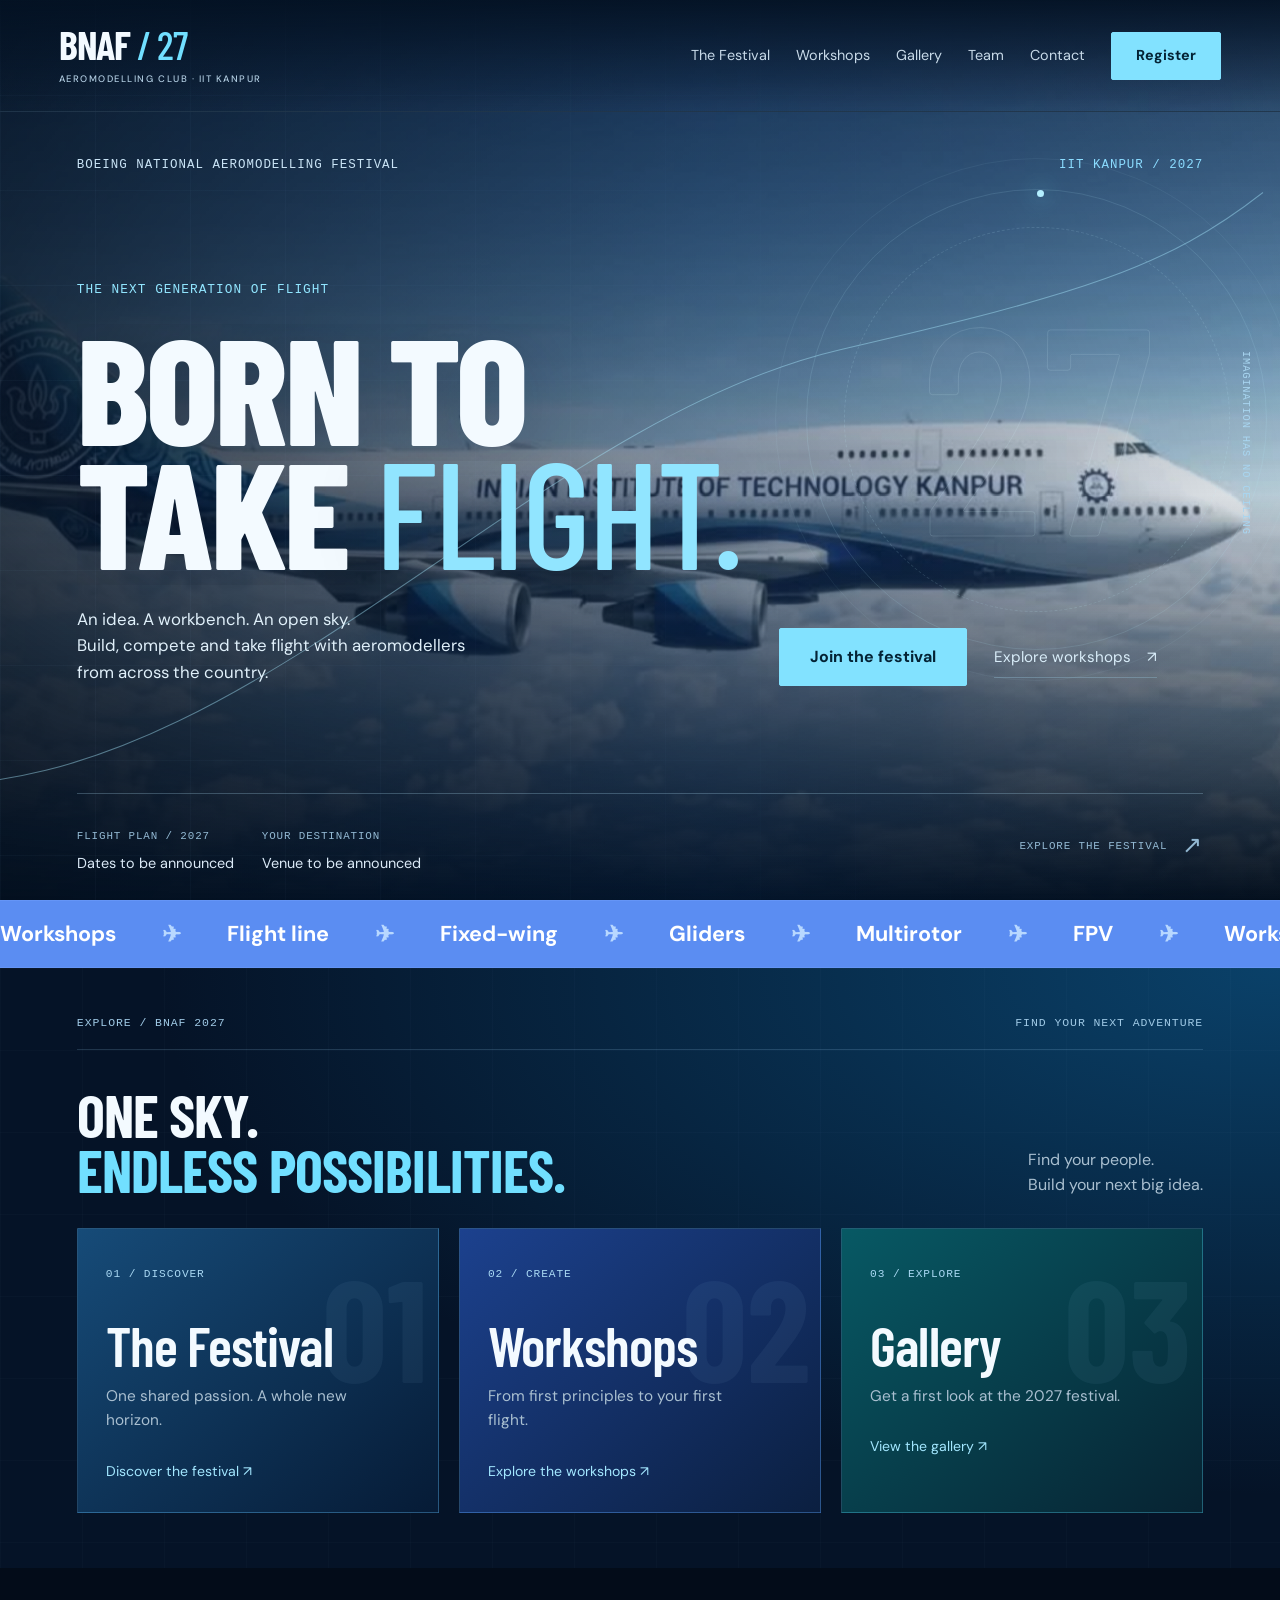
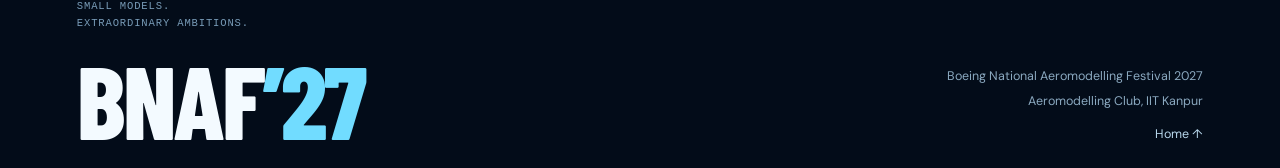
==== BNAF-2027-Website_6/bnaf-2027/index.html @ f2971641 "Merge pull request #1 from pratikb24/main Add files via upload" ====
<!doctype html>
<html lang="en">
<head>
<meta charset="UTF-8"><meta name="viewport" content="width=device-width, initial-scale=1">
<meta name="theme-color" content="#041328"><meta name="description" content="Build, fly and explore at the Boeing National Aeromodelling Festival 2027, organised by the Aeromodelling Club, IIT Kanpur.">
<title>Home | Boeing National Aeromodelling Festival 2027</title>
<link rel="icon" href="assets/favicon.svg" type="image/svg+xml">
<link rel="preconnect" href="https://fonts.googleapis.com"><link rel="preconnect" href="https://fonts.gstatic.com" crossorigin><link rel="stylesheet" href="styles.css"><script src="config.js" defer></script><script src="script.js" defer></script>
</head>
<body class="theme-home">
<a class="skip-link" href="#main">Skip to content</a>
<div class="scroll-progress" aria-hidden="true"></div><div class="ambient-light" aria-hidden="true"></div>
<header class="header">
<a class="brand" href="index.html" aria-label="BNAF 2027 home"><span>BNAF<span class="brand-year"> / 27</span><small>AEROMODELLING CLUB · IIT KANPUR</small></span></a>
<button class="menu-toggle" aria-expanded="false" aria-controls="navigation">Explore <span class="menu-bars" aria-hidden="true"></span></button>
<nav id="navigation" aria-label="Main navigation"><a href="festival.html">The Festival</a><a href="workshops.html">Workshops</a><a href="gallery.html">Gallery</a><a href="team.html">Team</a><a href="contact.html">Contact</a><a class="button small" href="register.html">Register</a></nav>
</header>
<div class="departure-intro" id="departure-intro" hidden aria-hidden="true"><span class="mono">BNAF / 2027</span><strong>CLEAR FOR<br><em>TAKEOFF.</em></strong><div class="intro-meter"></div><button id="skip-intro" type="button">Skip intro</button></div><main id="main"><section class="hero" id="home" aria-labelledby="hero-title">
<div class="hero-media"><video id="hero-video" muted playsinline loop preload="metadata" poster="assets/hero-poster.jpg" aria-hidden="true" tabindex="-1"><source src="assets/festival-film.mp4" type="video/mp4"></video></div>
<div class="hero-shade"></div><div class="hero-grid" aria-hidden="true"></div><div class="flight-orbit" aria-hidden="true"><i></i><b>27</b></div><svg class="flight-trace" viewBox="0 0 1400 850" preserveAspectRatio="none" aria-hidden="true"><path d="M-100 740 C260 760 570 400 920 330 S1320 240 1500 90"/></svg>
<div class="hero-top mono"><span>BOEING NATIONAL AEROMODELLING FESTIVAL</span><span>IIT KANPUR / 2027</span></div>
<div class="hero-content"><p class="eyebrow">THE NEXT GENERATION OF FLIGHT</p><h1 id="hero-title"><span class="title-line"><span>BORN TO</span></span><span class="title-line"><span>TAKE <em>FLIGHT.</em></span></span></h1><div class="hero-lower"><p class="hero-copy">An idea. A workbench. An open sky.<br>Build, compete and take flight with aeromodellers from across the country.</p><div class="actions"><a class="button" href="register.html">Join the festival</a><a class="text-link" href="workshops.html">Explore workshops <span aria-hidden="true">↗</span></a></div></div></div>
<div class="hero-side mono" aria-hidden="true">IMAGINATION HAS NO CEILING</div>
<div class="hero-bottom"><div><span class="mono">FLIGHT PLAN / 2027</span><p data-text="dates">Dates to be announced</p></div><div><span class="mono">YOUR DESTINATION</span><p data-text="venue">Venue to be announced</p></div><a class="scroll-link mono" href="festival.html">EXPLORE THE FESTIVAL <span aria-hidden="true">↗</span></a></div>
</section><div class="ticker" aria-label="Workshops, Flight line, Fixed-wing, Gliders, Multirotor, FPV"><div class="ticker-track" aria-hidden="true"><div class="ticker-group"><span class="ticker-item">Workshops<span class="ticker-plane" aria-hidden="true">✈</span></span><span class="ticker-item">Flight line<span class="ticker-plane" aria-hidden="true">✈</span></span><span class="ticker-item">Fixed-wing<span class="ticker-plane" aria-hidden="true">✈</span></span><span class="ticker-item">Gliders<span class="ticker-plane" aria-hidden="true">✈</span></span><span class="ticker-item">Multirotor<span class="ticker-plane" aria-hidden="true">✈</span></span><span class="ticker-item">FPV<span class="ticker-plane" aria-hidden="true">✈</span></span><span class="ticker-item">Workshops<span class="ticker-plane" aria-hidden="true">✈</span></span><span class="ticker-item">Flight line<span class="ticker-plane" aria-hidden="true">✈</span></span><span class="ticker-item">Fixed-wing<span class="ticker-plane" aria-hidden="true">✈</span></span><span class="ticker-item">Gliders<span class="ticker-plane" aria-hidden="true">✈</span></span><span class="ticker-item">Multirotor<span class="ticker-plane" aria-hidden="true">✈</span></span><span class="ticker-item">FPV<span class="ticker-plane" aria-hidden="true">✈</span></span></div><div class="ticker-group"><span class="ticker-item">Workshops<span class="ticker-plane" aria-hidden="true">✈</span></span><span class="ticker-item">Flight line<span class="ticker-plane" aria-hidden="true">✈</span></span><span class="ticker-item">Fixed-wing<span class="ticker-plane" aria-hidden="true">✈</span></span><span class="ticker-item">Gliders<span class="ticker-plane" aria-hidden="true">✈</span></span><span class="ticker-item">Multirotor<span class="ticker-plane" aria-hidden="true">✈</span></span><span class="ticker-item">FPV<span class="ticker-plane" aria-hidden="true">✈</span></span><span class="ticker-item">Workshops<span class="ticker-plane" aria-hidden="true">✈</span></span><span class="ticker-item">Flight line<span class="ticker-plane" aria-hidden="true">✈</span></span><span class="ticker-item">Fixed-wing<span class="ticker-plane" aria-hidden="true">✈</span></span><span class="ticker-item">Gliders<span class="ticker-plane" aria-hidden="true">✈</span></span><span class="ticker-item">Multirotor<span class="ticker-plane" aria-hidden="true">✈</span></span><span class="ticker-item">FPV<span class="ticker-plane" aria-hidden="true">✈</span></span></div></div></div><section class="home-destinations section" id="explore"><div class="section-label"><span>EXPLORE / BNAF 2027</span><span>FIND YOUR NEXT ADVENTURE</span></div><div class="explore-heading"><h2>ONE SKY.<br><em>ENDLESS POSSIBILITIES.</em></h2><p>Find your people.<br>Build your next big idea.</p></div><div class="destination-grid"><a href="festival.html"><span class="mono">01 / DISCOVER</span><span class="card-index" aria-hidden="true">01</span><h3>The Festival</h3><p>One shared passion. A whole new horizon.</p><span class="destination-action">Discover the festival ↗</span></a><a href="workshops.html"><span class="mono">02 / CREATE</span><span class="card-index" aria-hidden="true">02</span><h3>Workshops</h3><p>From first principles to your first flight.</p><span class="destination-action">Explore the workshops ↗</span></a><a href="gallery.html"><span class="mono">03 / EXPLORE</span><span class="card-index" aria-hidden="true">03</span><h3>Gallery</h3><p>Get a first look at the 2027 festival.</p><span class="destination-action">View the gallery ↗</span></a></div></section></main><footer><div class="footer-heading"><span class="mono">SMALL MODELS.<br>EXTRAORDINARY AMBITIONS.</span></div><a class="footer-wordmark" href="index.html">BNAF<span>’27</span></a><div class="footer-bottom"><p>Boeing National Aeromodelling Festival 2027</p><p data-text="organizer">Aeromodelling Club, IIT Kanpur</p><a href="index.html">Home ↑</a></div></footer>

<noscript><p class="noscript">Enable JavaScript to load the workshop list, team details and registration links.</p></noscript></body></html>
---- BNAF-2027-Website_6/bnaf-2027/styles.css ----
@import url('https://fonts.googleapis.com/css2?family=Barlow+Condensed:wght@500;600;700;800;900&family=DM+Sans:wght@400;500;600;700&display=swap');
@view-transition{navigation:auto}
:root{--night:#030c19;--ink:#f3faff;--accent:#71dfff;--muted:#a9bfd0;--line:#a4d9ff2b;--display:'Barlow Condensed','Arial Narrow',Impact,sans-serif;--body:'DM Sans',Arial,sans-serif;--ease:cubic-bezier(.2,.75,.2,1)}
*{box-sizing:border-box}html{scroll-behavior:smooth;scroll-padding-top:30px}body{margin:0;background:var(--night);color:var(--ink);font:18px/1.6 var(--body);overflow-x:clip;--wash:#064965;--page-accent:var(--accent)}[hidden]{display:none!important}a{color:inherit;text-decoration:none}button{font:inherit;cursor:pointer;color:inherit}button,a,summary{touch-action:manipulation;-webkit-tap-highlight-color:transparent}img,video{display:block;max-width:100%}h1,h2,h3,p,figure{margin:0}h1,h2,h3{font-family:var(--display);line-height:.93;letter-spacing:-.015em}h1,h2{font-weight:700}h3{font-weight:600}p{color:var(--muted)}h2,.page-title{font-size:clamp(3.8rem,6.8vw,7.2rem)}em{font-style:normal;color:var(--page-accent)}button:focus-visible,a:focus-visible,summary:focus-visible{outline:3px solid #91e6ff;outline-offset:6px}::selection{background:#70dfff;color:#041929}.mono,.eyebrow,.section-label{font:500 .78rem/1.65 ui-monospace,SFMono-Regular,Consolas,monospace;letter-spacing:.08em}.skip-link{position:fixed;top:-100px;left:20px;z-index:200;padding:12px 20px;background:white;color:#041929}.skip-link:focus{top:10px}.scroll-progress{height:2px;background:var(--accent);box-shadow:0 0 15px var(--accent);position:fixed;top:0;left:0;z-index:110;transform:scaleX(0);transform-origin:left;width:100%}.ambient-light{position:fixed;inset:0;pointer-events:none;z-index:-1;background:radial-gradient(ellipse at 85% 25%,#0d4e7445,transparent 60%)}
/* Navigation: quiet frame around the larger stage. */
.header{position:relative;z-index:50;display:flex;align-items:center;justify-content:space-between;gap:32px;padding:25px 4.6%;border-bottom:1px solid var(--line);background:#030e1e}.theme-home .header{position:absolute;left:0;right:0;top:0;background:linear-gradient(#031122e8,#03112205)}.brand{font:700 2.5rem/.95 var(--display);white-space:nowrap;letter-spacing:-.03em}.brand-year{color:var(--accent);font-weight:500}.brand small{display:block;font:500 .59rem/1.5 var(--body);letter-spacing:.16em;color:#b1cce0;margin-top:9px}.header nav{display:flex;gap:26px;align-items:center;font-size:.9rem}.header nav>a:not(.button){position:relative;padding:10px 0;color:#c8dae9}.header nav>a:not(.button):after{content:'';height:2px;position:absolute;bottom:3px;left:0;width:100%;background:var(--accent);transform:scaleX(0);transform-origin:left;transition:transform .3s var(--ease)}.header nav>a:hover:after,.header nav>a[aria-current=page]:after{transform:scaleX(1)}.header nav>a[aria-current=page]{color:white}.menu-toggle{display:none}.button{display:inline-flex;align-items:center;justify-content:center;min-height:58px;position:relative;border:1px solid #83e2ff;background:#82e2ff;color:#042335;border-radius:2px;padding:15px 30px;font-size:1rem;font-weight:700;transition:background .3s,box-shadow .3s,transform .3s;overflow:hidden}.button:before{content:'';position:absolute;inset:0;background:linear-gradient(115deg,transparent 20%,#fff7 50%,transparent 80%);transform:translateX(-130%);transition:transform .6s}.button:hover{background:#b2efff;box-shadow:0 0 35px #4cccff35;transform:translateY(-3px)}.button:hover:before{transform:translateX(130%)}.button.small{min-height:48px;padding:11px 24px;font-size:.9rem}.text-link{display:inline-flex;align-items:center;gap:16px;font-size:.95rem;background:none;border:0;border-bottom:1px solid #91bad265;padding:8px 0;color:#d9edf9;transition:color .3s,border-color .3s}.text-link:hover{color:var(--accent);border-color:var(--accent)}.text-link span{transition:transform .3s}.text-link:hover span{transform:translate(3px,-3px)}
/* Homepage: one full-bleed cinematic composition. */
.hero{position:relative;isolation:isolate;min-height:880px;min-height:max(880px,100svh);padding:230px 6% 165px;overflow:hidden;display:flex;align-items:center}.hero-media,.hero-shade,.hero-grid{position:absolute;inset:0;width:100%;height:100%;pointer-events:none}.hero-media{z-index:-5;background:url('assets/hero-poster.jpg') center/cover;transform:scale(1.03);animation:arrival-media 1.8s var(--ease) both}.hero-media video{width:100%;height:100%;object-fit:cover;object-position:58% center;filter:saturate(.82) contrast(1.08)}.hero-shade{z-index:-4;background:linear-gradient(90deg,#031020c9 0%,#0421436b 55%,#082d471a),linear-gradient(0deg,#030c19 0%,#04102005 45%,#030f2480)}.hero-grid{z-index:-3;background-image:linear-gradient(#b6e5ff08 1px,transparent 1px),linear-gradient(90deg,#b6e5ff08 1px,transparent 1px);background-size:95px 95px;mask-image:linear-gradient(90deg,#000,transparent)}.hero-top{position:absolute;top:155px;left:6%;right:6%;display:flex;justify-content:space-between;gap:20px;font-size:.78rem;color:#cae4f6}.hero-top>span:first-child{max-width:450px}.hero-top>span:last-child{color:#8bdcff}.hero-content{width:100%;position:relative;z-index:3}.hero .eyebrow{color:#92e6ff;margin-bottom:24px;font-size:.8rem}.hero h1{font-size:clamp(6rem,11.8vw,12.5rem);font-weight:800;line-height:.82;letter-spacing:-.02em;text-shadow:0 8px 70px #02142b30}.title-line{display:block;overflow:hidden;padding-bottom:.09em;margin-bottom:-.09em}.title-line>span{display:block;animation:title-arrival 1.25s var(--ease) both}.title-line:nth-child(2)>span{animation-delay:.16s}.hero h1 em{color:#91e5ff;font-weight:500}.hero-lower{display:flex;align-items:flex-end;justify-content:space-between;gap:35px;margin-top:34px;max-width:1080px;animation:fade-up 1s .45s var(--ease) both}.hero-copy{color:#e0f0fa;max-width:420px;font-size:1.05rem;line-height:1.6}.actions{display:flex;align-items:center;gap:27px;flex-wrap:wrap}.hero-side{position:absolute;right:2%;top:39%;writing-mode:vertical-rl;color:#a8d5f0;font-size:.65rem}.hero-bottom{position:absolute;bottom:0;left:6%;right:6%;display:flex;align-items:center;gap:28px;border-top:1px solid #b6e5ff40;padding:25px 0}.hero-bottom .mono{font-size:.68rem;color:#93b9d3}.hero-bottom p{font-size:.9rem;color:#dbeaf7;margin-top:4px}.video-control{border:1px solid #a5ddff55;border-radius:30px;background:#0b325850;padding:10px 17px;font-size:.78rem;backdrop-filter:blur(12px)}.video-control:hover{background:#184870aa}.hero-bottom .video-control:first-of-type{margin-left:auto}.scroll-link{font-size:.7rem;display:flex;gap:15px;align-items:center}.scroll-link span{font-size:24px}.flight-orbit{position:absolute;right:1%;top:21%;width:clamp(300px,36vw,560px);aspect-ratio:1;border:1px solid #b9efff20;border-radius:50%;z-index:-2;display:grid;place-items:center}.flight-orbit:before,.flight-orbit:after{content:'';position:absolute;border:1px dashed #c2f1ff25;border-radius:50%;inset:8%;animation:orbit-turn 90s linear infinite}.flight-orbit:after{inset:-7%;border-style:solid;border-color:#b9efff10}.flight-orbit i{position:absolute;inset:0;border-radius:50%;animation:orbit-turn 22s linear infinite}.flight-orbit i:after{content:'';position:absolute;top:0;left:50%;width:7px;height:7px;background:#b4efff;border-radius:50%;box-shadow:0 0 25px #8ae8ff}.flight-orbit b{font:500 clamp(160px,23vw,350px)/1 var(--display);color:transparent;-webkit-text-stroke:1px #d8f4ff21}.flight-trace{position:absolute;inset:0;width:100%;height:100%;z-index:-2;pointer-events:none}.flight-trace path{fill:none;stroke:#a8eaff70;stroke-width:1;stroke-dasharray:1600;stroke-dashoffset:1600;animation:trace-flight 3s .3s var(--ease) forwards}
/* Chapters */
.theme-about{--wash:#066079;--page-accent:#74e9ef}.theme-workshops{--wash:#1947b9;--page-accent:#82bfff}.theme-gallery{--wash:#08778a;--page-accent:#76f3ea}.theme-team{--wash:#4540a5;--page-accent:#bdc8ff}.theme-register{--wash:#1955b7;--page-accent:#96dfff}.theme-contact{--wash:#066f8b;--page-accent:#7ce7ff}main{position:relative}.chapter-ghost{position:absolute;right:2%;top:8px;font:800 24rem/1 var(--display);color:#76b9ea07;pointer-events:none;z-index:2}.page-breadcrumb{display:flex;gap:17px;align-items:center;padding:17px 6%;background:#041020;border-bottom:1px solid #7dc3ff17;color:#86a9c5;font-size:.72rem}.page-breadcrumb a{color:#c8e9ff}.section{padding:40px 6% 55px;position:relative;background:radial-gradient(ellipse at 100% 0%,var(--wash),transparent 62%),#051327;overflow:hidden;isolation:isolate}.section:before{content:'';position:absolute;inset:0;z-index:-1;background-image:linear-gradient(#adceff05 1px,transparent 1px),linear-gradient(90deg,#adceff05 1px,transparent 1px);background-size:82px 82px}.section-label{display:flex;justify-content:space-between;gap:20px;border-bottom:1px solid var(--line);padding-bottom:17px;margin-bottom:38px;color:#9fc9e5;font-size:.72rem}.section-heading{display:flex;align-items:flex-end;justify-content:space-between;gap:45px;margin-bottom:35px}.section-heading>p{font-size:1.05rem;max-width:365px;line-height:1.65}.page-title{animation:fade-up .9s var(--ease) both;position:relative;z-index:3}.section .eyebrow{color:var(--page-accent);margin-bottom:17px}.about-layout{display:grid;grid-template-columns:1fr 1fr;gap:7%}.about-copy .large-copy{font-size:1.6rem;line-height:1.45;color:#e4f4ff;margin-bottom:24px}.about-copy>p{font-size:1.05rem}.manifesto{margin-top:28px;border-left:2px solid var(--page-accent);padding:3px 0 3px 18px;font-size:.7rem;line-height:1.9;color:#8ec8e8}.about-visual{margin-top:30px;position:relative;overflow:hidden;border:1px solid #7bddff3b;max-width:560px}.about-visual img{width:100%;aspect-ratio:2;object-fit:cover;filter:saturate(.75)}.about-visual figcaption{font:.6rem/1.4 ui-monospace,monospace;letter-spacing:.07em;position:absolute;left:15px;bottom:15px;color:#eefbff;text-shadow:0 2px 10px #000}.about-visual:after{content:'';position:absolute;inset:0;background:linear-gradient(transparent 60%,#04203590);pointer-events:none;z-index:-1}.pillars{margin-top:28px}.pillars article{display:flex;gap:24px;border-top:1px solid var(--line);padding:19px 0}.pillars article>span{font:.85rem/1.6 ui-monospace,monospace;color:var(--page-accent);padding-top:4px}.pillars h3{font-family:var(--body);font-size:1.2rem;line-height:1.35;margin-bottom:6px}.pillars p{font-size:.95rem}.workshop-list{border-top:1px solid var(--line)}.workshop-list details{position:relative;border-bottom:1px solid var(--line);transition:background .3s}.workshop-list details:hover,.workshop-list details[open]{background:#619eff12}.workshop-list summary{display:grid;grid-template-columns:50px 1fr 190px 42px;gap:22px;align-items:center;cursor:pointer;list-style:none;padding:26px 12px}.workshop-list summary::-webkit-details-marker{display:none}.workshop-list h3{font-size:clamp(2.2rem,3.6vw,3.8rem);transition:transform .35s,color .35s}.workshop-list details:hover h3{transform:translateX(8px);color:var(--page-accent)}.workshop-number{font:.9rem ui-monospace,monospace;color:#87aed6}.workshop-tag{font:.72rem/1.5 ui-monospace,monospace;letter-spacing:.06em;color:#a6c9e7}.plus{width:40px;height:40px;border:1px solid #97caff66;border-radius:50%;font:300 29px/36px var(--body);text-align:center;transition:transform .35s,background .35s}.workshop-list details[open] .plus{transform:rotate(45deg);background:var(--page-accent);color:#061a34}.workshop-list details[open] h3{color:var(--page-accent)}.workshop-body{padding:0 85px 28px;max-width:920px;animation:fade-up .4s var(--ease)}.workshop-body p{font-size:1.05rem}.section-tail{display:flex;align-items:center;justify-content:space-between;gap:30px;margin-top:28px}.section-tail p{font-size:.95rem}.film-card{position:relative;display:block;width:100%;padding:0;aspect-ratio:2.4;overflow:hidden;background:#073957;border:1px solid #93ecff50;text-align:left}.film-card img{width:100%;height:100%;object-fit:cover;transition:transform 1s var(--ease),filter 1s;filter:saturate(.8)}.film-card:hover img{transform:scale(1.045);filter:saturate(1.1)}.film-tint{position:absolute;inset:0;background:linear-gradient(0deg,#021a34ba,transparent 75%)}.film-label{position:absolute;left:30px;top:25px;font-size:.72rem}.play-icon{display:grid;place-items:center;position:absolute;left:calc(50% - 45px);top:calc(50% - 45px);width:90px;height:90px;border:1px solid #d3f6ff9c;border-radius:50%;background:#a7e9ff20;backdrop-filter:blur(8px);padding-left:4px;font-size:1.4rem;transition:transform .4s,background .4s}.film-card:hover .play-icon{transform:scale(1.12);background:#a7e9ff45}.film-caption{position:absolute;left:30px;bottom:30px;font:600 clamp(2rem,3.6vw,3.7rem)/1 var(--display)}.film-watch{position:absolute;right:30px;bottom:30px;font-size:.75rem}.media-note{font-size:.75rem;margin-top:10px}.archive-note{display:flex;justify-content:space-between;gap:20px;border-block:1px solid var(--line);margin-top:22px;padding:18px 0;font-size:.95rem}.archive-note .mono{font-size:.7rem}.gallery-grid{display:grid;grid-template-columns:repeat(3,1fr);gap:20px;margin-top:25px}.gallery-grid:empty{display:none}.gallery-grid img{aspect-ratio:4/3;object-fit:cover;width:100%}.gallery-grid figcaption{font-size:.9rem;padding-top:10px}.team-grid{display:grid;grid-template-columns:repeat(4,1fr);gap:22px}.team-photo{aspect-ratio:1.15;display:grid;place-items:center;background:radial-gradient(at 20% 20%,#7384e360,transparent),#172047;border:1px solid #b8caff35;position:relative;overflow:hidden;transition:border-color .35s}.team-photo:after{content:'';position:absolute;inset:13px;border:1px solid #c8deff20;pointer-events:none}.team-photo>span{font:500 7.5rem/1 var(--display);color:#a7ccff60;transition:transform .6s}.member:hover .team-photo>span{transform:scale(1.15)}.member:hover .team-photo{border-color:#b8caff99}.team-photo img{width:100%;height:100%;object-fit:cover}.member .role{color:var(--page-accent);font-size:.87rem;margin-top:17px}.member h3{font:500 1.15rem/1.4 var(--body);margin-top:5px}.member .bio{font-size:.9rem;margin-top:8px}.registration-layout{display:grid;grid-template-columns:1.15fr 1fr;gap:9%;align-items:center}.registration .page-title{font-size:clamp(5rem,8vw,8.5rem)}.registration-layout>div>p:not(.eyebrow){max-width:440px;font-size:1.1rem;margin-top:26px}.registration-layout>div>.text-link{margin-top:25px}.boarding-pass{background:linear-gradient(135deg,#244777,#0b274a);border:1px solid #a2d8ff55;position:relative;box-shadow:0 25px 70px #0004;transform:rotate(2deg);transition:transform .55s var(--ease);border-radius:7px}.boarding-pass:hover{transform:rotate(0)}.pass-top{display:flex;justify-content:space-between;border-bottom:1px solid var(--line);padding:20px 28px;font-size:.7rem;color:#c4e9ff}.pass-route{display:flex;justify-content:space-between;align-items:center;font:700 5rem/1 var(--display);padding:26px 28px 14px}.route-dashes{font:1.1rem ui-monospace,monospace;color:#77caf2}.pass-info{padding:12px 28px 28px;display:grid;grid-template-columns:1fr 1fr;gap:25px}.pass-info .mono{font-size:.65rem;color:#95bbd9}.pass-info p{font-size:.95rem;margin-top:7px;color:#d1e7f8}.pass-bottom{border-top:1px dashed #90badb77;padding:25px 28px}.pass-bottom p{font-size:1rem;color:#c3def1}.pass-bottom .button{margin-top:18px;width:100%}.pass-bottom .text-link{font-size:.85rem;margin-top:13px}.barcode{height:32px;opacity:.4;margin-top:24px;background:repeating-linear-gradient(90deg,#c4e9ff 0 2px,transparent 2px 6px,#c4e9ff 6px 7px,transparent 7px 10px,#c4e9ff 10px 14px,transparent 14px 17px)}#form-panel{margin-top:40px;border:1px solid var(--line);padding:15px;background:#08203a}#form-panel iframe{display:block;border:0;background:white;width:100%;height:850px}#form-panel p{padding:15px;font-size:.9rem}.contact-layout{display:grid;grid-template-columns:1.25fr 1fr;gap:8%;align-items:start}.contact-layout>div>p{font-size:1.15rem}.contact-email{font-size:clamp(1.25rem,2.5vw,2.5rem);display:inline-block;margin-top:25px;border-bottom:1px solid var(--page-accent);color:var(--page-accent);overflow-wrap:anywhere}.contact-meta{border-top:1px solid var(--line);margin-top:30px;padding-top:24px}.contact-meta .mono{font-size:.75rem;color:#82badb}.contact-meta p{color:#dceefb;font-size:1.1rem;margin:7px 0 23px}#contact-pending{margin-top:22px}
/* Homepage cards and continuation. */
.home-destinations{--wash:#0a4169;padding-top:45px}.explore-heading{display:flex;justify-content:space-between;gap:30px;align-items:flex-end;margin-bottom:30px}.explore-heading h2{font-size:clamp(3rem,4.6vw,5rem)}.explore-heading p{font-size:1rem}.destination-grid{display:grid;grid-template-columns:repeat(3,1fr);gap:20px}.destination-grid>a{position:relative;isolation:isolate;background:linear-gradient(140deg,#164b78,#061b36);border:1px solid #7cceff3a;min-height:285px;padding:28px;overflow:hidden;transition:transform .4s var(--ease),border-color .4s}.destination-grid>a:before{content:'';position:absolute;inset:0;background:radial-gradient(circle at var(--mx,50%) var(--my,50%),#76dfff26,transparent 65%);z-index:-1;opacity:0;transition:opacity .4s}.destination-grid>a:hover:before{opacity:1}.destination-grid>a:hover{transform:translateY(-6px);border-color:#92dfff}.destination-grid>a:nth-child(2){background:linear-gradient(140deg,#1c418e,#0b1f40)}.destination-grid>a:nth-child(3){background:linear-gradient(140deg,#075964,#072332)}.destination-grid .mono{font-size:.7rem;color:#a9d8f3}.card-index{position:absolute;right:10px;top:25px;font:700 9rem/1 var(--display);color:#a2deff0f;pointer-events:none}.destination-grid h3{font-size:3.5rem;margin:33px 0 13px;position:relative}.destination-grid p{font-size:.96rem;max-width:250px}.destination-action{display:block;font-size:.88rem;margin-top:27px;color:#a3e7ff}.page-next{display:flex;align-items:center;justify-content:space-between;gap:25px;padding:22px 6%;border-block:1px solid var(--line);background:#061b34}.page-next .mono{font-size:.7rem;color:#81b1d3}.page-next>a{font:600 2.8rem/1 var(--display);transition:color .3s,transform .3s}.page-next>a:hover{color:var(--page-accent);transform:translateX(6px)}footer{background:#030c19;padding:30px 6% 23px;display:grid;grid-template-columns:1fr 1fr;gap:20px 40px}.footer-heading{grid-column:1/-1;display:flex;align-items:center;justify-content:space-between;color:#789bb7}.footer-heading .mono{font-size:.66rem}.motion-toggle{background:none;border:1px solid #84b7de33;border-radius:20px;color:#a8c6dc;font-size:.74rem;padding:8px 14px}.motion-toggle:hover{border-color:#83d9ff;color:#d6f1ff}.footer-wordmark{font:800 clamp(4rem,8vw,8rem)/.9 var(--display);letter-spacing:-.03em}.footer-wordmark span{color:#71dcff}.footer-bottom{display:flex;flex-direction:column;align-items:flex-end;justify-content:flex-end;gap:5px;font-size:.78rem;text-align:right}.footer-bottom p{color:#8ba9c0}.footer-bottom a{margin-top:8px;color:#b7d6eb}
/* Film, arrival and motion. Content remains readable without JavaScript. */
dialog{width:min(1050px,94%);max-height:94svh;overflow:auto;background:#04162a;color:white;border:1px solid #b1e2ff55;padding:20px;border-radius:4px}dialog::backdrop{background:#020917e8;backdrop-filter:blur(14px)}.dialog-header{display:flex;justify-content:space-between;align-items:center;gap:20px;margin-bottom:18px}.dialog-header h2{font:500 1.15rem var(--body)}.dialog-header button{background:transparent;border:1px solid #b1e2ff55;padding:7px 15px;font-size:.9rem}dialog video{width:100%;max-height:75svh}dialog>p{font-size:.75rem;margin-top:9px}body.modal-open{overflow:hidden}.departure-intro{position:fixed;inset:0;z-index:120;background:#031328;display:flex;flex-direction:column;justify-content:center;align-items:center;pointer-events:none;text-align:center;transition:opacity .55s,visibility .55s;overflow:hidden}.departure-intro>strong{font:700 clamp(4rem,10vw,9rem)/.9 var(--display);margin:22px 0 30px;color:#edf9ff}.departure-intro>strong em{color:#79dfff}.departure-intro>.mono{color:#8fc5e8}.intro-meter{height:2px;width:200px;background:#8edfff;transform-origin:left;animation:meter 1.1s var(--ease) both;box-shadow:0 0 20px #7addff}.departure-intro button{pointer-events:auto;position:absolute;right:5%;bottom:5%;background:none;border:1px solid #c4eaff44;padding:9px 18px;border-radius:25px;font-size:.8rem}.departure-intro.out{opacity:0;visibility:hidden}.reveal-pending{opacity:0;transform:translateY(28px);transition:opacity .85s var(--ease),transform .85s var(--ease);transition-delay:var(--reveal-delay,0ms)}.reveal-pending.visible{opacity:1;transform:none}.noscript{padding:20px;background:#103b5e;color:#e1f5ff}.motion-paused *, .motion-paused *:before,.motion-paused *:after{animation-play-state:paused!important;transition-duration:.01ms!important}.motion-paused .reveal-pending{opacity:1;transform:none}.motion-paused .title-line>span{transform:none;opacity:1}.motion-paused .hero-media{transform:none}.motion-paused .hero-lower{transform:none;opacity:1}.motion-paused .page-title{transform:none;opacity:1}
@keyframes fade-up{from{opacity:0;transform:translateY(24px)}to{opacity:1;transform:none}}@keyframes title-arrival{from{transform:translateY(112%) rotate(2deg)}to{transform:none}}@keyframes arrival-media{from{transform:scale(1.12)}to{transform:scale(1.03)}}@keyframes orbit-turn{to{transform:rotate(360deg)}}@keyframes trace-flight{to{stroke-dashoffset:0}}@keyframes meter{from{transform:scaleX(0)}to{transform:scaleX(1)}}
@media(min-width:1600px){.hero{padding-top:240px;padding-bottom:180px}.hero-content{max-width:1550px}.hero-lower{max-width:1200px}.section{padding-inline:max(6%,calc((100% - 1500px)/2))}}
@media(max-width:1150px){.header{gap:20px;padding-inline:4%}.header nav{gap:18px;font-size:.82rem}.brand{font-size:2.1rem}.brand small{font-size:.5rem}.hero{padding-top:225px;min-height:900px}.hero h1{font-size:11.5vw}.hero-lower{align-items:flex-start}.hero-copy{max-width:350px;font-size:1rem}.actions{gap:20px;max-width:250px}.hero-bottom{gap:20px}.scroll-link{display:none}.team-grid{gap:17px}.team-photo>span{font-size:6rem}.section-heading>p{max-width:300px}.workshop-list summary{grid-template-columns:35px 1fr 155px 40px;gap:17px}.workshop-tag{font-size:.65rem}.registration-layout{gap:6%}.pass-route{font-size:4rem}.destination-grid h3{font-size:3rem}.destination-grid>a{padding:23px}}
@media(max-width:820px){body{font-size:17px}.header{padding:19px 5%;min-height:94px}.brand{font-size:2.1rem}.brand small{font-size:.48rem}.menu-toggle{display:flex;align-items:center;gap:13px;background:#09264766;border:1px solid #b3ddff55;border-radius:3px;padding:9px 13px;font-size:.83rem}.menu-bars{display:block;width:19px;height:11px;border-top:1px solid white;border-bottom:1px solid white;transition:transform .3s}.menu-toggle[aria-expanded=true] .menu-bars{transform:rotate(-45deg)}.header nav{display:none;position:absolute;top:94px;left:4%;right:4%;background:#061a31f7;backdrop-filter:blur(20px);padding:20px;border:1px solid #b2dcff44;box-shadow:0 25px 50px #0006}.header nav.open{display:flex;flex-direction:column;align-items:stretch;gap:0;animation:fade-up .3s var(--ease)}.header nav>a:not(.button){padding:12px 5px;font-size:1.05rem}.header nav .button{margin-top:15px}.hero{min-height:850px;min-height:max(850px,100svh);padding:195px 6% 170px;align-items:center}.hero h1{font-size:clamp(4.15rem,11.8vw,6.5rem);line-height:.9;letter-spacing:-.025em}.hero-top{top:119px;left:6%;right:6%;font-size:.65rem;gap:20px}.hero-top>span:first-child{max-width:220px}.hero-top>span:last-child{max-width:95px;text-align:right}.hero .eyebrow{font-size:.67rem;margin-bottom:22px}.hero-lower{flex-direction:column;align-items:flex-start;gap:24px;margin-top:25px}.hero-copy{font-size:1rem;max-width:390px}.actions{max-width:none;gap:20px}.button{font-size:.94rem;min-height:53px;padding:13px 22px}.hero .text-link{font-size:.86rem}.hero-bottom{gap:13px;flex-wrap:wrap;padding:20px 0}.hero-bottom>div{flex:1 1 40%}.hero-bottom p{font-size:.85rem}.hero-bottom .mono{font-size:.62rem}.hero-bottom .video-control:first-of-type{margin-left:0}.video-control{font-size:.72rem;padding:8px 13px}.hero-side{display:none}.hero-media video{object-position:57% center}.hero-shade{background:linear-gradient(90deg,#031527cc,#04213f44),linear-gradient(0deg,#030c19,transparent 60%,#03112260)}.flight-orbit{right:-20%;top:26%;width:400px;opacity:.7}.section{padding:30px 6% 38px}.section-label{font-size:.64rem;margin-bottom:28px;gap:22px}.section-label span:last-child{max-width:160px;text-align:right}.page-breadcrumb{font-size:.65rem}.page-title,h2{font-size:clamp(3.4rem,9vw,4.5rem)}.chapter-ghost{font-size:16rem;top:70px}.section-heading{display:block;margin-bottom:28px}.section-heading>p{max-width:100%;font-size:1rem;margin-top:21px}.about-layout,.registration-layout,.contact-layout{grid-template-columns:1fr;gap:35px}.about-copy .large-copy{font-size:1.35rem}.about-copy>p{font-size:1rem}.manifesto{margin-top:22px}.about-visual{margin-top:24px}.pillars{margin-top:23px}.pillars article{padding:17px 0}.pillars h3{font-size:1.12rem}.workshop-list summary{grid-template-columns:28px 1fr 34px;gap:12px;padding:23px 4px}.workshop-list h3{font-size:2.3rem;line-height:1}.workshop-tag{display:none}.plus{width:32px;height:32px;font-size:25px;line-height:28px}.workshop-body{padding:0 12px 22px 44px}.workshop-body p{font-size:1rem}.section-tail{align-items:flex-start;flex-direction:column;gap:20px}.film-card{aspect-ratio:1.3}.film-card img{object-position:55% center}.film-caption{left:21px;bottom:25px;font-size:2.25rem}.film-label{left:21px;top:20px;font-size:.65rem}.film-watch{display:none}.play-icon{width:70px;height:70px;left:calc(50% - 35px);top:calc(50% - 35px)}.archive-note{display:block;font-size:.9rem}.archive-note .mono{display:block;margin-bottom:8px}.gallery-grid{grid-template-columns:repeat(2,1fr)}.team-grid{grid-template-columns:repeat(2,1fr);gap:28px 15px}.team-photo>span{font-size:5.5rem}.member .role{font-size:.75rem;margin-top:12px}.member h3{font-size:1rem}.registration .page-title{font-size:4.8rem}.registration-layout>div>p:not(.eyebrow){font-size:1rem}.boarding-pass{transform:none;max-width:550px;width:100%;margin:auto}.registration-layout>div>.text-link{font-size:.88rem}.pass-route{font-size:4.5rem}.pass-info,.pass-bottom{padding-inline:24px}.contact-layout>div>p{font-size:1.05rem}.contact-email{font-size:1.45rem}.contact-meta p{font-size:1rem}.explore-heading{display:block}.explore-heading h2{font-size:3.25rem}.explore-heading p{font-size:.95rem;margin-top:21px}.destination-grid{grid-template-columns:1fr;gap:15px}.destination-grid>a{padding:24px;min-height:225px}.destination-grid h3{font-size:3.3rem;margin:22px 0 10px}.destination-grid p{max-width:85%;font-size:1rem}.destination-action{margin-top:20px}.card-index{top:15px;right:20px;font-size:10rem}.page-next{padding:20px 6%}.page-next>a{font-size:2.2rem}.page-next .mono{font-size:.65rem}footer{padding:25px 6%;gap:23px 20px}.footer-wordmark{font-size:4.5rem}.footer-bottom{font-size:.7rem}.footer-bottom p{font-size:.7rem}.footer-heading .mono{font-size:.6rem}.motion-toggle{font-size:.68rem}.dialog-header h2{font-size:1rem}dialog{padding:14px}.reveal-pending{transform:translateY(18px)}}
@media(max-width:390px){.hero{min-height:865px}.hero h1{font-size:3.85rem}.hero .actions{gap:15px;align-items:flex-start;flex-direction:column}.hero .eyebrow{font-size:.59rem}.hero-copy{font-size:.94rem}.hero-top{font-size:.58rem}.brand{font-size:1.9rem}.brand small{font-size:.43rem}.menu-toggle{padding:8px 10px}.page-title,h2{font-size:3.1rem}.workshop-list h3{font-size:2rem}.registration .page-title{font-size:4.1rem}.pass-route{font-size:3.8rem}.pass-top{padding-inline:20px}.pass-info{gap:18px}.pass-info p{font-size:.85rem}.footer-wordmark{font-size:3.7rem}.footer-bottom{font-size:.65rem}.footer-heading .mono{font-size:.55rem}.motion-toggle{font-size:.62rem;padding:7px 10px}}
@media(prefers-reduced-motion:reduce){html{scroll-behavior:auto}*,*:before,*:after{animation:none!important;transition:none!important}.reveal-pending{opacity:1;transform:none}.departure-intro{display:none!important}.flight-trace path{stroke-dashoffset:0}.button:hover,.destination-grid>a:hover,.page-next>a:hover{transform:none}}
.intro-running .hero .title-line>span,.intro-running .hero-lower,.intro-running .hero-media,.intro-running .flight-trace path{animation-play-state:paused}
@media(prefers-reduced-motion:no-preference){::view-transition-old(root){animation:fade-away .18s ease both}::view-transition-new(root){animation:fade-up .35s var(--ease) both}@keyframes fade-away{to{opacity:0;transform:translateY(-8px)}}}

.hero-bottom .scroll-link{margin-left:auto}

/* Straight, seamless programme strip. Equal-width groups share one translation. */
.ticker{position:relative;z-index:4;overflow:hidden;width:100%;padding:17px 0;background:#5b8df2;color:#fff;border-block:1px solid #83aaff40;transform:none}
.ticker-track{display:flex;width:max-content;will-change:transform;animation:programme-scroll var(--ticker-duration,46s) linear infinite}
.ticker-group{display:flex;flex:none;align-items:center;width:max-content}
.ticker-item{display:inline-flex;flex:none;align-items:center;gap:46px;padding-right:46px;white-space:nowrap;font:700 1.35rem/1.5 var(--body);letter-spacing:0}
.ticker-plane{display:inline-block;flex:none;font-family:Arial,sans-serif;font-size:1.45rem;line-height:1;color:#b8d8ff;transform:none}
@keyframes programme-scroll{from{transform:translate3d(0,0,0)}to{transform:translate3d(-50%,0,0)}}
@media(max-width:820px){.ticker{padding:13px 0}.ticker-item{font-size:1.1rem;gap:28px;padding-right:28px}.ticker-plane{font-size:1.2rem}}
@media(prefers-reduced-motion:reduce){.ticker-track{animation:none;transform:none}}
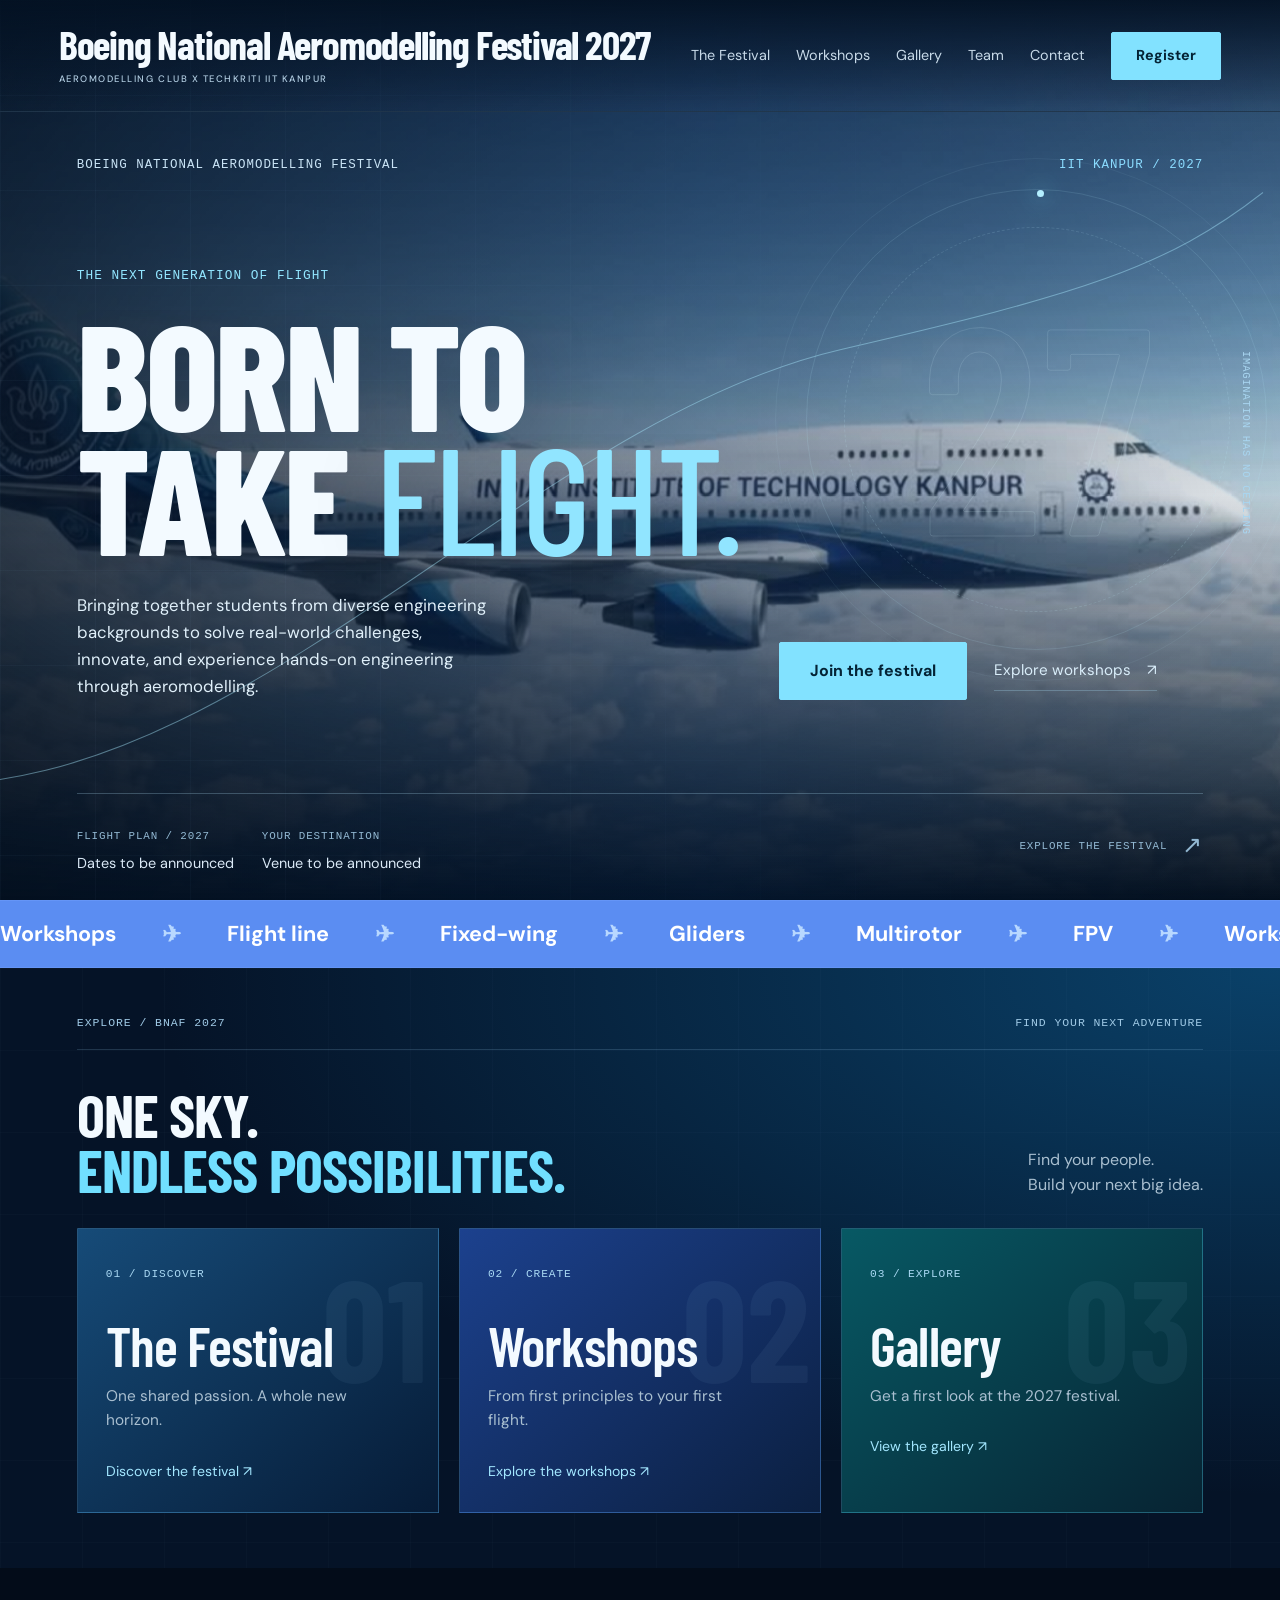
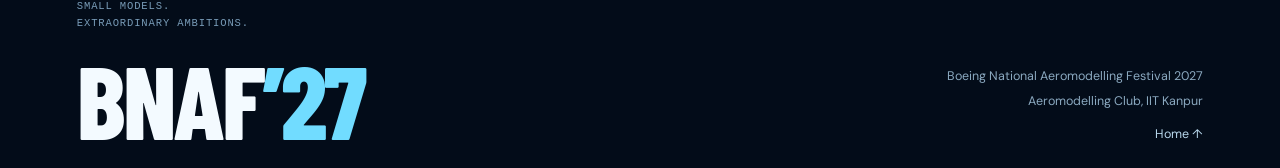
==== commit c6f69bad: "Update index.html" ====
--- a/BNAF-2027-Website_6/bnaf-2027/index.html
+++ b/BNAF-2027-Website_6/bnaf-2027/index.html
@@ -11,7 +11,7 @@
 <a class="skip-link" href="#main">Skip to content</a>
 <div class="scroll-progress" aria-hidden="true"></div><div class="ambient-light" aria-hidden="true"></div>
 <header class="header">
-<a class="brand" href="index.html" aria-label="BNAF 2027 home"><span>BNAF<span class="brand-year"> / 27</span><small>AEROMODELLING CLUB · IIT KANPUR</small></span></a>
+<a class="brand" href="index.html" aria-label="BNAF 2027 home"><span>Boeing National Aeromodelling Festival 2027<span class="brand-year"></span><small>AEROMODELLING CLUB X TECHKRITI IIT KANPUR</small></span></a>
 <button class="menu-toggle" aria-expanded="false" aria-controls="navigation">Explore <span class="menu-bars" aria-hidden="true"></span></button>
 <nav id="navigation" aria-label="Main navigation"><a href="festival.html">The Festival</a><a href="workshops.html">Workshops</a><a href="gallery.html">Gallery</a><a href="team.html">Team</a><a href="contact.html">Contact</a><a class="button small" href="register.html">Register</a></nav>
 </header>
@@ -19,9 +19,9 @@
 <div class="hero-media"><video id="hero-video" muted playsinline loop preload="metadata" poster="assets/hero-poster.jpg" aria-hidden="true" tabindex="-1"><source src="assets/festival-film.mp4" type="video/mp4"></video></div>
 <div class="hero-shade"></div><div class="hero-grid" aria-hidden="true"></div><div class="flight-orbit" aria-hidden="true"><i></i><b>27</b></div><svg class="flight-trace" viewBox="0 0 1400 850" preserveAspectRatio="none" aria-hidden="true"><path d="M-100 740 C260 760 570 400 920 330 S1320 240 1500 90"/></svg>
 <div class="hero-top mono"><span>BOEING NATIONAL AEROMODELLING FESTIVAL</span><span>IIT KANPUR / 2027</span></div>
-<div class="hero-content"><p class="eyebrow">THE NEXT GENERATION OF FLIGHT</p><h1 id="hero-title"><span class="title-line"><span>BORN TO</span></span><span class="title-line"><span>TAKE <em>FLIGHT.</em></span></span></h1><div class="hero-lower"><p class="hero-copy">An idea. A workbench. An open sky.<br>Build, compete and take flight with aeromodellers from across the country.</p><div class="actions"><a class="button" href="register.html">Join the festival</a><a class="text-link" href="workshops.html">Explore workshops <span aria-hidden="true">↗</span></a></div></div></div>
+<div class="hero-content"><p class="eyebrow">THE NEXT GENERATION OF FLIGHT</p><h1 id="hero-title"><span class="title-line"><span>BORN TO</span></span><span class="title-line"><span>TAKE <em>FLIGHT.</em></span></span></h1><div class="hero-lower"><p class="hero-copy">Bringing together students from diverse engineering backgrounds to solve real-world challenges, innovate, and experience hands-on engineering through aeromodelling.</p><div class="actions"><a class="button" href="register.html">Join the festival</a><a class="text-link" href="workshops.html">Explore workshops <span aria-hidden="true">↗</span></a></div></div></div>
 <div class="hero-side mono" aria-hidden="true">IMAGINATION HAS NO CEILING</div>
 <div class="hero-bottom"><div><span class="mono">FLIGHT PLAN / 2027</span><p data-text="dates">Dates to be announced</p></div><div><span class="mono">YOUR DESTINATION</span><p data-text="venue">Venue to be announced</p></div><a class="scroll-link mono" href="festival.html">EXPLORE THE FESTIVAL <span aria-hidden="true">↗</span></a></div>
 </section><div class="ticker" aria-label="Workshops, Flight line, Fixed-wing, Gliders, Multirotor, FPV"><div class="ticker-track" aria-hidden="true"><div class="ticker-group"><span class="ticker-item">Workshops<span class="ticker-plane" aria-hidden="true">✈</span></span><span class="ticker-item">Flight line<span class="ticker-plane" aria-hidden="true">✈</span></span><span class="ticker-item">Fixed-wing<span class="ticker-plane" aria-hidden="true">✈</span></span><span class="ticker-item">Gliders<span class="ticker-plane" aria-hidden="true">✈</span></span><span class="ticker-item">Multirotor<span class="ticker-plane" aria-hidden="true">✈</span></span><span class="ticker-item">FPV<span class="ticker-plane" aria-hidden="true">✈</span></span><span class="ticker-item">Workshops<span class="ticker-plane" aria-hidden="true">✈</span></span><span class="ticker-item">Flight line<span class="ticker-plane" aria-hidden="true">✈</span></span><span class="ticker-item">Fixed-wing<span class="ticker-plane" aria-hidden="true">✈</span></span><span class="ticker-item">Gliders<span class="ticker-plane" aria-hidden="true">✈</span></span><span class="ticker-item">Multirotor<span class="ticker-plane" aria-hidden="true">✈</span></span><span class="ticker-item">FPV<span class="ticker-plane" aria-hidden="true">✈</span></span></div><div class="ticker-group"><span class="ticker-item">Workshops<span class="ticker-plane" aria-hidden="true">✈</span></span><span class="ticker-item">Flight line<span class="ticker-plane" aria-hidden="true">✈</span></span><span class="ticker-item">Fixed-wing<span class="ticker-plane" aria-hidden="true">✈</span></span><span class="ticker-item">Gliders<span class="ticker-plane" aria-hidden="true">✈</span></span><span class="ticker-item">Multirotor<span class="ticker-plane" aria-hidden="true">✈</span></span><span class="ticker-item">FPV<span class="ticker-plane" aria-hidden="true">✈</span></span><span class="ticker-item">Workshops<span class="ticker-plane" aria-hidden="true">✈</span></span><span class="ticker-item">Flight line<span class="ticker-plane" aria-hidden="true">✈</span></span><span class="ticker-item">Fixed-wing<span class="ticker-plane" aria-hidden="true">✈</span></span><span class="ticker-item">Gliders<span class="ticker-plane" aria-hidden="true">✈</span></span><span class="ticker-item">Multirotor<span class="ticker-plane" aria-hidden="true">✈</span></span><span class="ticker-item">FPV<span class="ticker-plane" aria-hidden="true">✈</span></span></div></div></div><section class="home-destinations section" id="explore"><div class="section-label"><span>EXPLORE / BNAF 2027</span><span>FIND YOUR NEXT ADVENTURE</span></div><div class="explore-heading"><h2>ONE SKY.<br><em>ENDLESS POSSIBILITIES.</em></h2><p>Find your people.<br>Build your next big idea.</p></div><div class="destination-grid"><a href="festival.html"><span class="mono">01 / DISCOVER</span><span class="card-index" aria-hidden="true">01</span><h3>The Festival</h3><p>One shared passion. A whole new horizon.</p><span class="destination-action">Discover the festival ↗</span></a><a href="workshops.html"><span class="mono">02 / CREATE</span><span class="card-index" aria-hidden="true">02</span><h3>Workshops</h3><p>From first principles to your first flight.</p><span class="destination-action">Explore the workshops ↗</span></a><a href="gallery.html"><span class="mono">03 / EXPLORE</span><span class="card-index" aria-hidden="true">03</span><h3>Gallery</h3><p>Get a first look at the 2027 festival.</p><span class="destination-action">View the gallery ↗</span></a></div></section></main><footer><div class="footer-heading"><span class="mono">SMALL MODELS.<br>EXTRAORDINARY AMBITIONS.</span></div><a class="footer-wordmark" href="index.html">BNAF<span>’27</span></a><div class="footer-bottom"><p>Boeing National Aeromodelling Festival 2027</p><p data-text="organizer">Aeromodelling Club, IIT Kanpur</p><a href="index.html">Home ↑</a></div></footer>
 
-<noscript><p class="noscript">Enable JavaScript to load the workshop list, team details and registration links.</p></noscript></body></html>+<noscript><p class="noscript">Enable JavaScript to load the workshop list, team details and registration links.</p></noscript></body></html>
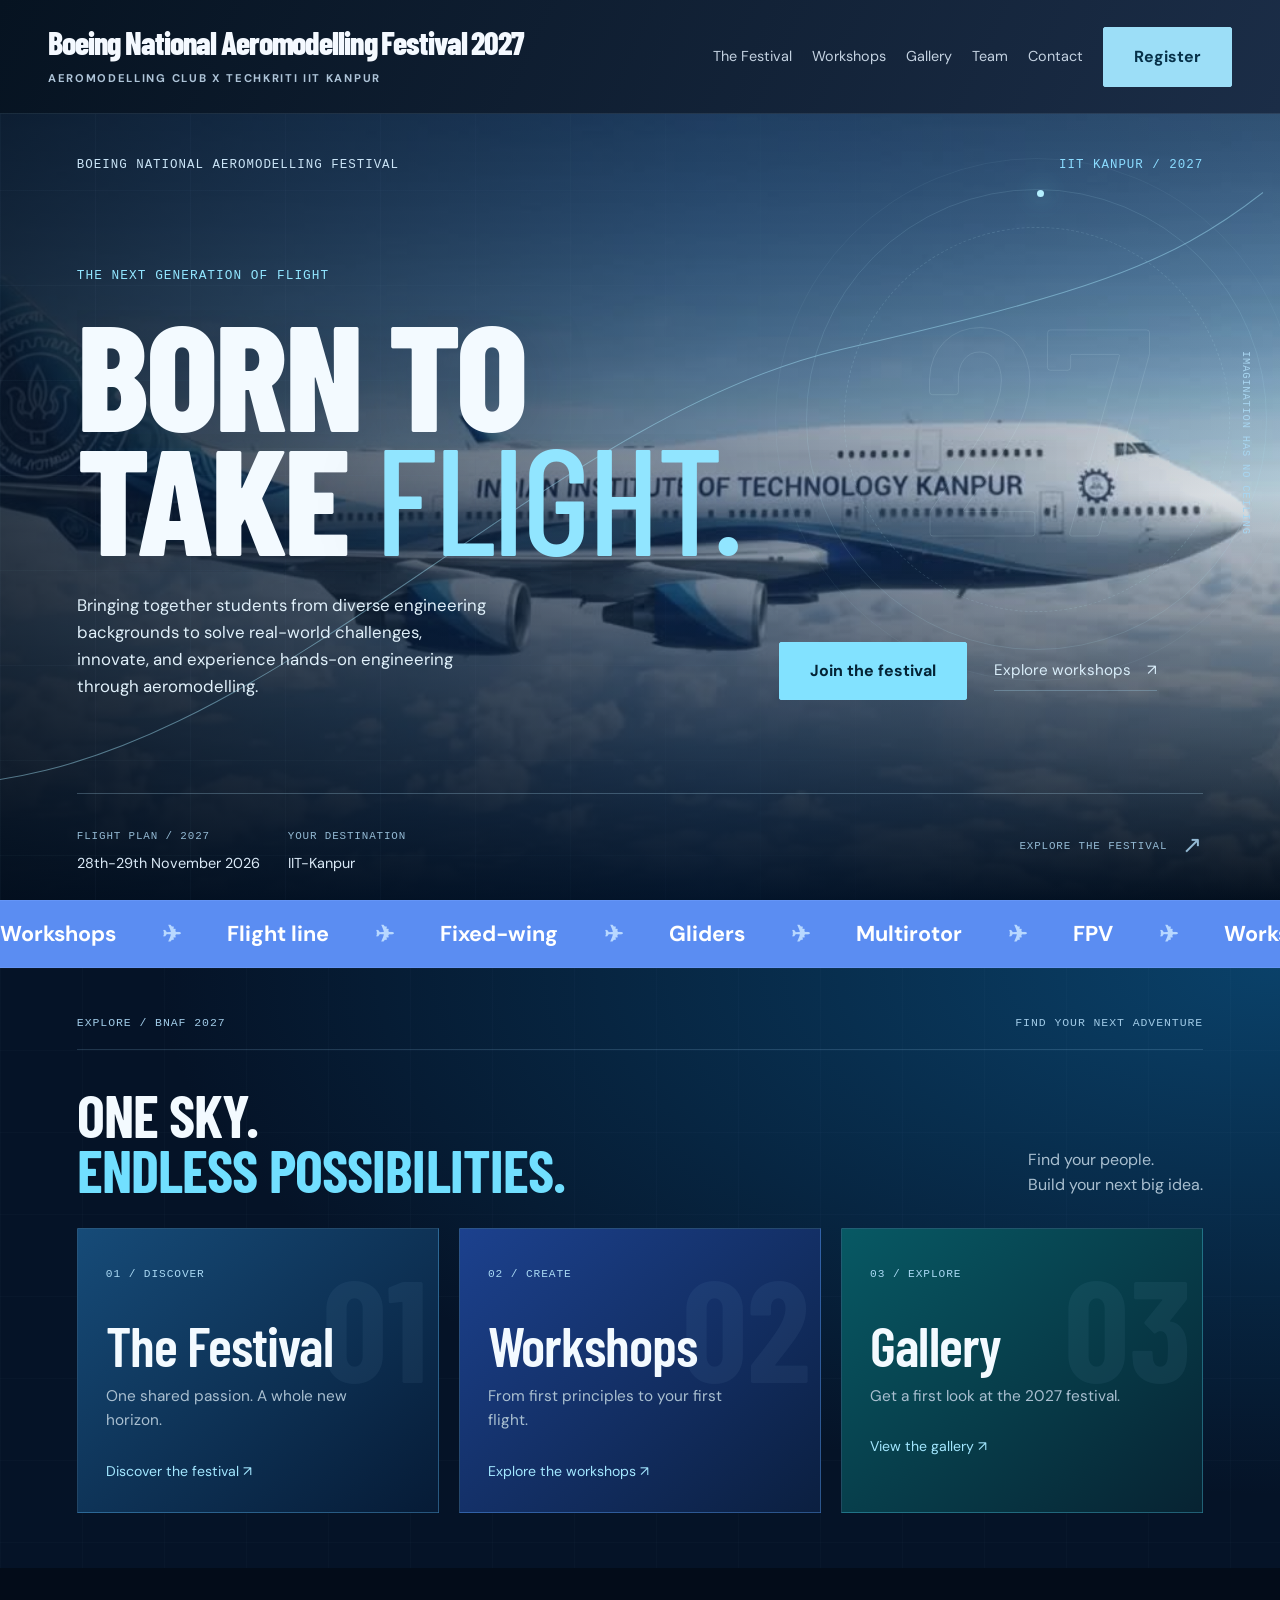
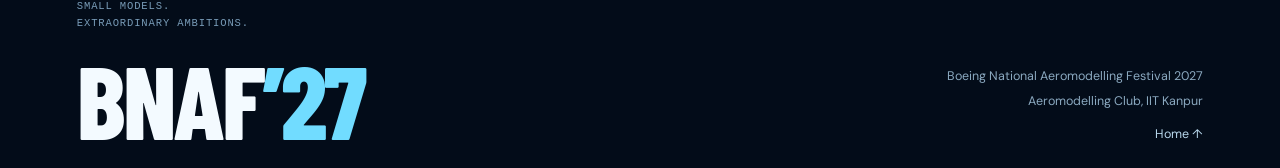
==== commit 52313990: "Add files via upload" ====
--- a/BNAF-2027-Website_6/bnaf-2027/index.html
+++ b/BNAF-2027-Website_6/bnaf-2027/index.html
@@ -11,7 +11,7 @@
 <a class="skip-link" href="#main">Skip to content</a>
 <div class="scroll-progress" aria-hidden="true"></div><div class="ambient-light" aria-hidden="true"></div>
 <header class="header">
-<a class="brand" href="index.html" aria-label="BNAF 2027 home"><span>Boeing National Aeromodelling Festival 2027<span class="brand-year"></span><small>AEROMODELLING CLUB X TECHKRITI IIT KANPUR</small></span></a>
+<a class="brand" href="index.html" aria-label="Boeing National Aeromodelling Festival 2027 home"><span class="brand-title">Boeing National Aeromodelling Festival 2027</span><small>AEROMODELLING CLUB X TECHKRITI IIT KANPUR</small></a>
 <button class="menu-toggle" aria-expanded="false" aria-controls="navigation">Explore <span class="menu-bars" aria-hidden="true"></span></button>
 <nav id="navigation" aria-label="Main navigation"><a href="festival.html">The Festival</a><a href="workshops.html">Workshops</a><a href="gallery.html">Gallery</a><a href="team.html">Team</a><a href="contact.html">Contact</a><a class="button small" href="register.html">Register</a></nav>
 </header>
@@ -24,4 +24,4 @@
 <div class="hero-bottom"><div><span class="mono">FLIGHT PLAN / 2027</span><p data-text="dates">Dates to be announced</p></div><div><span class="mono">YOUR DESTINATION</span><p data-text="venue">Venue to be announced</p></div><a class="scroll-link mono" href="festival.html">EXPLORE THE FESTIVAL <span aria-hidden="true">↗</span></a></div>
 </section><div class="ticker" aria-label="Workshops, Flight line, Fixed-wing, Gliders, Multirotor, FPV"><div class="ticker-track" aria-hidden="true"><div class="ticker-group"><span class="ticker-item">Workshops<span class="ticker-plane" aria-hidden="true">✈</span></span><span class="ticker-item">Flight line<span class="ticker-plane" aria-hidden="true">✈</span></span><span class="ticker-item">Fixed-wing<span class="ticker-plane" aria-hidden="true">✈</span></span><span class="ticker-item">Gliders<span class="ticker-plane" aria-hidden="true">✈</span></span><span class="ticker-item">Multirotor<span class="ticker-plane" aria-hidden="true">✈</span></span><span class="ticker-item">FPV<span class="ticker-plane" aria-hidden="true">✈</span></span><span class="ticker-item">Workshops<span class="ticker-plane" aria-hidden="true">✈</span></span><span class="ticker-item">Flight line<span class="ticker-plane" aria-hidden="true">✈</span></span><span class="ticker-item">Fixed-wing<span class="ticker-plane" aria-hidden="true">✈</span></span><span class="ticker-item">Gliders<span class="ticker-plane" aria-hidden="true">✈</span></span><span class="ticker-item">Multirotor<span class="ticker-plane" aria-hidden="true">✈</span></span><span class="ticker-item">FPV<span class="ticker-plane" aria-hidden="true">✈</span></span></div><div class="ticker-group"><span class="ticker-item">Workshops<span class="ticker-plane" aria-hidden="true">✈</span></span><span class="ticker-item">Flight line<span class="ticker-plane" aria-hidden="true">✈</span></span><span class="ticker-item">Fixed-wing<span class="ticker-plane" aria-hidden="true">✈</span></span><span class="ticker-item">Gliders<span class="ticker-plane" aria-hidden="true">✈</span></span><span class="ticker-item">Multirotor<span class="ticker-plane" aria-hidden="true">✈</span></span><span class="ticker-item">FPV<span class="ticker-plane" aria-hidden="true">✈</span></span><span class="ticker-item">Workshops<span class="ticker-plane" aria-hidden="true">✈</span></span><span class="ticker-item">Flight line<span class="ticker-plane" aria-hidden="true">✈</span></span><span class="ticker-item">Fixed-wing<span class="ticker-plane" aria-hidden="true">✈</span></span><span class="ticker-item">Gliders<span class="ticker-plane" aria-hidden="true">✈</span></span><span class="ticker-item">Multirotor<span class="ticker-plane" aria-hidden="true">✈</span></span><span class="ticker-item">FPV<span class="ticker-plane" aria-hidden="true">✈</span></span></div></div></div><section class="home-destinations section" id="explore"><div class="section-label"><span>EXPLORE / BNAF 2027</span><span>FIND YOUR NEXT ADVENTURE</span></div><div class="explore-heading"><h2>ONE SKY.<br><em>ENDLESS POSSIBILITIES.</em></h2><p>Find your people.<br>Build your next big idea.</p></div><div class="destination-grid"><a href="festival.html"><span class="mono">01 / DISCOVER</span><span class="card-index" aria-hidden="true">01</span><h3>The Festival</h3><p>One shared passion. A whole new horizon.</p><span class="destination-action">Discover the festival ↗</span></a><a href="workshops.html"><span class="mono">02 / CREATE</span><span class="card-index" aria-hidden="true">02</span><h3>Workshops</h3><p>From first principles to your first flight.</p><span class="destination-action">Explore the workshops ↗</span></a><a href="gallery.html"><span class="mono">03 / EXPLORE</span><span class="card-index" aria-hidden="true">03</span><h3>Gallery</h3><p>Get a first look at the 2027 festival.</p><span class="destination-action">View the gallery ↗</span></a></div></section></main><footer><div class="footer-heading"><span class="mono">SMALL MODELS.<br>EXTRAORDINARY AMBITIONS.</span></div><a class="footer-wordmark" href="index.html">BNAF<span>’27</span></a><div class="footer-bottom"><p>Boeing National Aeromodelling Festival 2027</p><p data-text="organizer">Aeromodelling Club, IIT Kanpur</p><a href="index.html">Home ↑</a></div></footer>
 
-<noscript><p class="noscript">Enable JavaScript to load the workshop list, team details and registration links.</p></noscript></body></html>
+<noscript><p class="noscript">Enable JavaScript to load the workshop list, team details and registration links.</p></noscript></body></html>
--- a/BNAF-2027-Website_6/bnaf-2027/styles.css
+++ b/BNAF-2027-Website_6/bnaf-2027/styles.css
@@ -32,3 +32,34 @@
 @keyframes programme-scroll{from{transform:translate3d(0,0,0)}to{transform:translate3d(-50%,0,0)}}
 @media(max-width:820px){.ticker{padding:13px 0}.ticker-item{font-size:1.1rem;gap:28px;padding-right:28px}.ticker-plane{font-size:1.2rem}}
 @media(prefers-reduced-motion:reduce){.ticker-track{animation:none;transform:none}}
+
+/* Shared festival header: used by every page. */
+.header,.theme-home .header{gap:28px;padding:24px 3.75%;min-height:114px;background:linear-gradient(115deg,#061321,#1b2d47);border-bottom:1px solid #a4d9ff20}
+.header .brand,.theme-home .header .brand{display:block;min-width:0;font:800 clamp(1.9rem,2.5vw,3rem)/1.05 var(--display);letter-spacing:-.035em;white-space:normal;color:#f4f9ff;text-shadow:none}
+.header .brand-title{display:block}
+.header .brand small,.theme-home .header .brand small{font:700 .7rem/1.5 var(--body);letter-spacing:.15em;color:#aec4d8;text-shadow:none;margin-top:10px}
+.header nav{flex-shrink:0;gap:30px;font-size:1rem}
+.header nav>a:not(.button),.theme-home .header nav>a:not(.button){color:#c4d2e1;text-shadow:none;white-space:nowrap}
+.header nav>a:hover,.header nav>a[aria-current=page],.theme-home .header nav>a:hover,.theme-home .header nav>a[aria-current=page]{color:#fff}
+.header nav>a:not(.button):after,.theme-home .header nav>a:not(.button):after{background:#9bdfff}
+.header .button.small,.theme-home .header .button.small{min-height:60px;padding:15px 30px;background:#9cdef7;border-color:#9cdef7;color:#073149;font-size:1rem;text-shadow:none}
+.header .button.small:hover,.theme-home .header .button.small:hover{background:#c7efff;border-color:#c7efff;box-shadow:0 5px 25px #9bdfff20}
+@media(max-width:1400px) and (min-width:1201px){.header{gap:20px}.header nav{gap:20px;font-size:.9rem}.header .button.small{padding-inline:22px}.header .brand small{font-size:.6rem}}
+@media(max-width:1200px){
+ .header,.theme-home .header{padding:20px 4%;min-height:104px;gap:18px}
+ .header .brand,.theme-home .header .brand{font-size:clamp(1.6rem,3.8vw,2.7rem)}
+ .header .brand small{font-size:.6rem;letter-spacing:.1em}
+ .header .menu-toggle,.theme-home .header .menu-toggle{display:flex;flex-shrink:0;align-items:center;gap:12px;background:#163855;border:1px solid #a4d9ff55;border-radius:3px;padding:10px 13px;font-size:.83rem;color:white;text-shadow:none}
+ .header .menu-bars{display:block;width:19px;height:11px;border-top:1px solid white;border-bottom:1px solid white;transition:transform .3s}
+ .header .menu-toggle[aria-expanded=true] .menu-bars{transform:rotate(-45deg)}
+ .header nav,.theme-home .header nav{display:none;position:absolute;top:100%;left:4%;right:4%;padding:20px;background:#0a1c32;border:1px solid #a4d9ff40;box-shadow:0 20px 40px #0005}
+ .header nav.open{display:flex;flex-direction:column;align-items:stretch;gap:0}
+ .header nav>a:not(.button){padding:12px 5px;font-size:1.05rem}
+ .header nav .button{margin-top:12px}
+}
+@media(max-width:600px){
+ .header,.theme-home .header{padding:16px 5%;gap:12px;min-height:104px}
+ .header .brand,.theme-home .header .brand{font-size:clamp(1.3rem,5.2vw,1.9rem);line-height:1.05}
+ .header .brand small,.theme-home .header .brand small{font-size:.5rem;letter-spacing:.08em;margin-top:7px}
+ .header .menu-toggle,.theme-home .header .menu-toggle{font-size:.72rem;padding:9px;gap:8px}
+}
